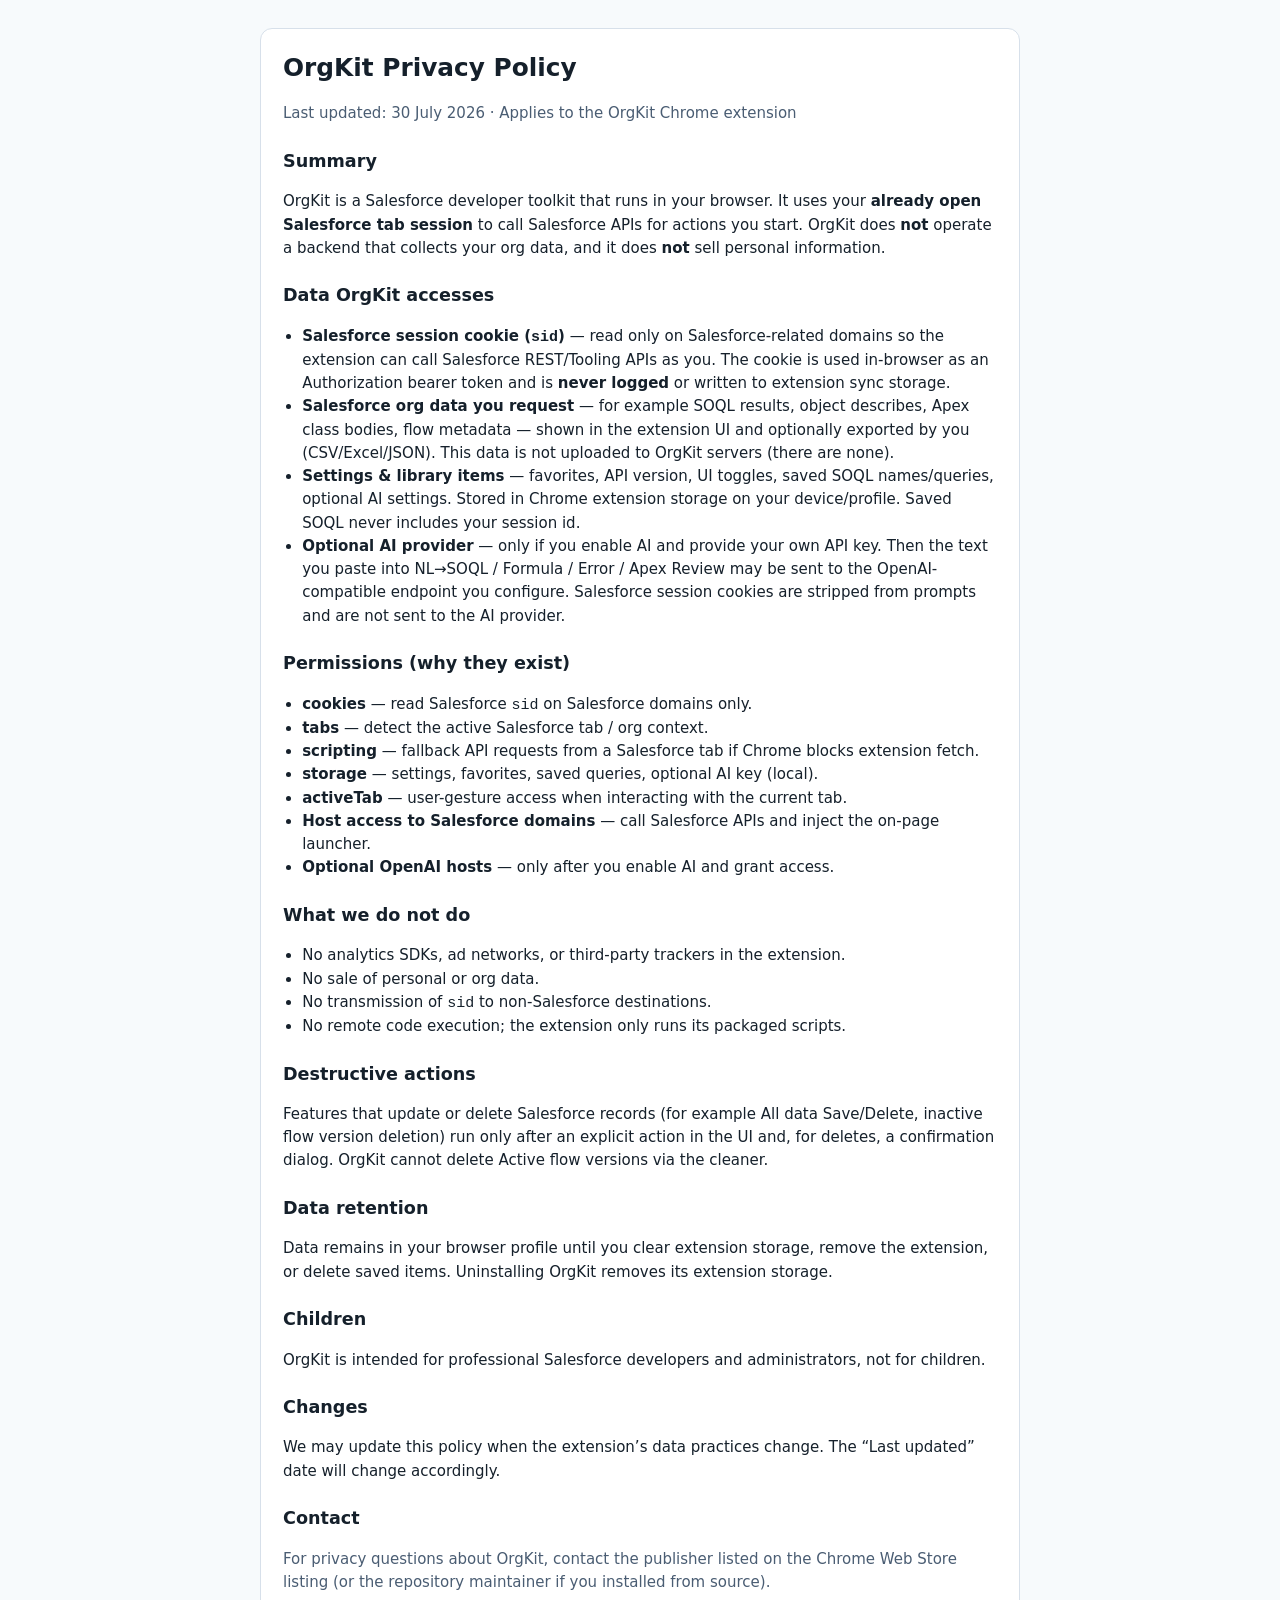
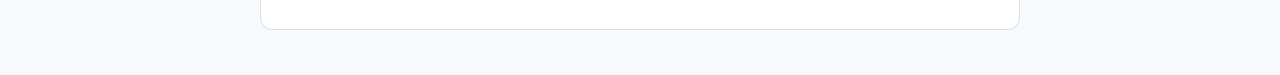
==== extension/privacy.html @ 6069641a "Prepare OrgKit 1.6.0 for Chrome Web Store review. Add privacy policy and store justifications, narro" ====
<!DOCTYPE html>
<html lang="en">
<head>
  <meta charset="UTF-8" />
  <meta name="viewport" content="width=device-width, initial-scale=1" />
  <title>OrgKit Privacy Policy</title>
  <style>
    :root {
      color-scheme: light dark;
      --text: #15202b;
      --muted: #4a5d73;
      --border: #d7e0ea;
      --bg: #f7fafc;
      --card: #ffffff;
    }
    @media (prefers-color-scheme: dark) {
      :root {
        --text: #e8eef6;
        --muted: #9bb0c7;
        --border: #2a4a6b;
        --bg: #0b1624;
        --card: #122033;
      }
    }
    body {
      margin: 0;
      font: 15px/1.55 system-ui, -apple-system, Segoe UI, sans-serif;
      color: var(--text);
      background: var(--bg);
    }
    main {
      max-width: 760px;
      margin: 0 auto;
      padding: 28px 18px 48px;
    }
    .card {
      background: var(--card);
      border: 1px solid var(--border);
      border-radius: 12px;
      padding: 20px 22px;
    }
    h1 { font-size: 1.55rem; margin: 0 0 6px; }
    h2 { font-size: 1.1rem; margin: 1.4rem 0 0.45rem; }
    p, li { color: var(--text); }
    .muted { color: var(--muted); }
    ul { padding-left: 1.2rem; }
    a { color: #1b6fd6; }
  </style>
</head>
<body>
  <main>
    <div class="card">
      <h1>OrgKit Privacy Policy</h1>
      <p class="muted">Last updated: 30 July 2026 · Applies to the OrgKit Chrome extension</p>

      <h2>Summary</h2>
      <p>
        OrgKit is a Salesforce developer toolkit that runs in your browser.
        It uses your <strong>already open Salesforce tab session</strong> to call Salesforce APIs
        for actions you start. OrgKit does <strong>not</strong> operate a backend that collects your
        org data, and it does <strong>not</strong> sell personal information.
      </p>

      <h2>Data OrgKit accesses</h2>
      <ul>
        <li>
          <strong>Salesforce session cookie (<code>sid</code>)</strong> — read only on Salesforce-related
          domains so the extension can call Salesforce REST/Tooling APIs as you. The cookie is used
          in-browser as an Authorization bearer token and is <strong>never logged</strong> or written
          to extension sync storage.
        </li>
        <li>
          <strong>Salesforce org data you request</strong> — for example SOQL results, object describes,
          Apex class bodies, flow metadata — shown in the extension UI and optionally exported by you
          (CSV/Excel/JSON). This data is not uploaded to OrgKit servers (there are none).
        </li>
        <li>
          <strong>Settings &amp; library items</strong> — favorites, API version, UI toggles, saved SOQL
          names/queries, optional AI settings. Stored in Chrome extension storage on your device/profile.
          Saved SOQL never includes your session id.
        </li>
        <li>
          <strong>Optional AI provider</strong> — only if you enable AI and provide your own API key.
          Then the text you paste into NL→SOQL / Formula / Error / Apex Review may be sent to the
          OpenAI-compatible endpoint you configure. Salesforce session cookies are stripped from prompts
          and are not sent to the AI provider.
        </li>
      </ul>

      <h2>Permissions (why they exist)</h2>
      <ul>
        <li><strong>cookies</strong> — read Salesforce <code>sid</code> on Salesforce domains only.</li>
        <li><strong>tabs</strong> — detect the active Salesforce tab / org context.</li>
        <li><strong>scripting</strong> — fallback API requests from a Salesforce tab if Chrome blocks extension fetch.</li>
        <li><strong>storage</strong> — settings, favorites, saved queries, optional AI key (local).</li>
        <li><strong>activeTab</strong> — user-gesture access when interacting with the current tab.</li>
        <li><strong>Host access to Salesforce domains</strong> — call Salesforce APIs and inject the on-page launcher.</li>
        <li><strong>Optional OpenAI hosts</strong> — only after you enable AI and grant access.</li>
      </ul>

      <h2>What we do not do</h2>
      <ul>
        <li>No analytics SDKs, ad networks, or third-party trackers in the extension.</li>
        <li>No sale of personal or org data.</li>
        <li>No transmission of <code>sid</code> to non-Salesforce destinations.</li>
        <li>No remote code execution; the extension only runs its packaged scripts.</li>
      </ul>

      <h2>Destructive actions</h2>
      <p>
        Features that update or delete Salesforce records (for example All data Save/Delete, inactive
        flow version deletion) run only after an explicit action in the UI and, for deletes, a confirmation
        dialog. OrgKit cannot delete Active flow versions via the cleaner.
      </p>

      <h2>Data retention</h2>
      <p>
        Data remains in your browser profile until you clear extension storage, remove the extension,
        or delete saved items. Uninstalling OrgKit removes its extension storage.
      </p>

      <h2>Children</h2>
      <p>OrgKit is intended for professional Salesforce developers and administrators, not for children.</p>

      <h2>Changes</h2>
      <p>We may update this policy when the extension’s data practices change. The “Last updated” date will change accordingly.</p>

      <h2>Contact</h2>
      <p class="muted">
        For privacy questions about OrgKit, contact the publisher listed on the Chrome Web Store listing
        (or the repository maintainer if you installed from source).
      </p>
    </div>
  </main>
</body>
</html>
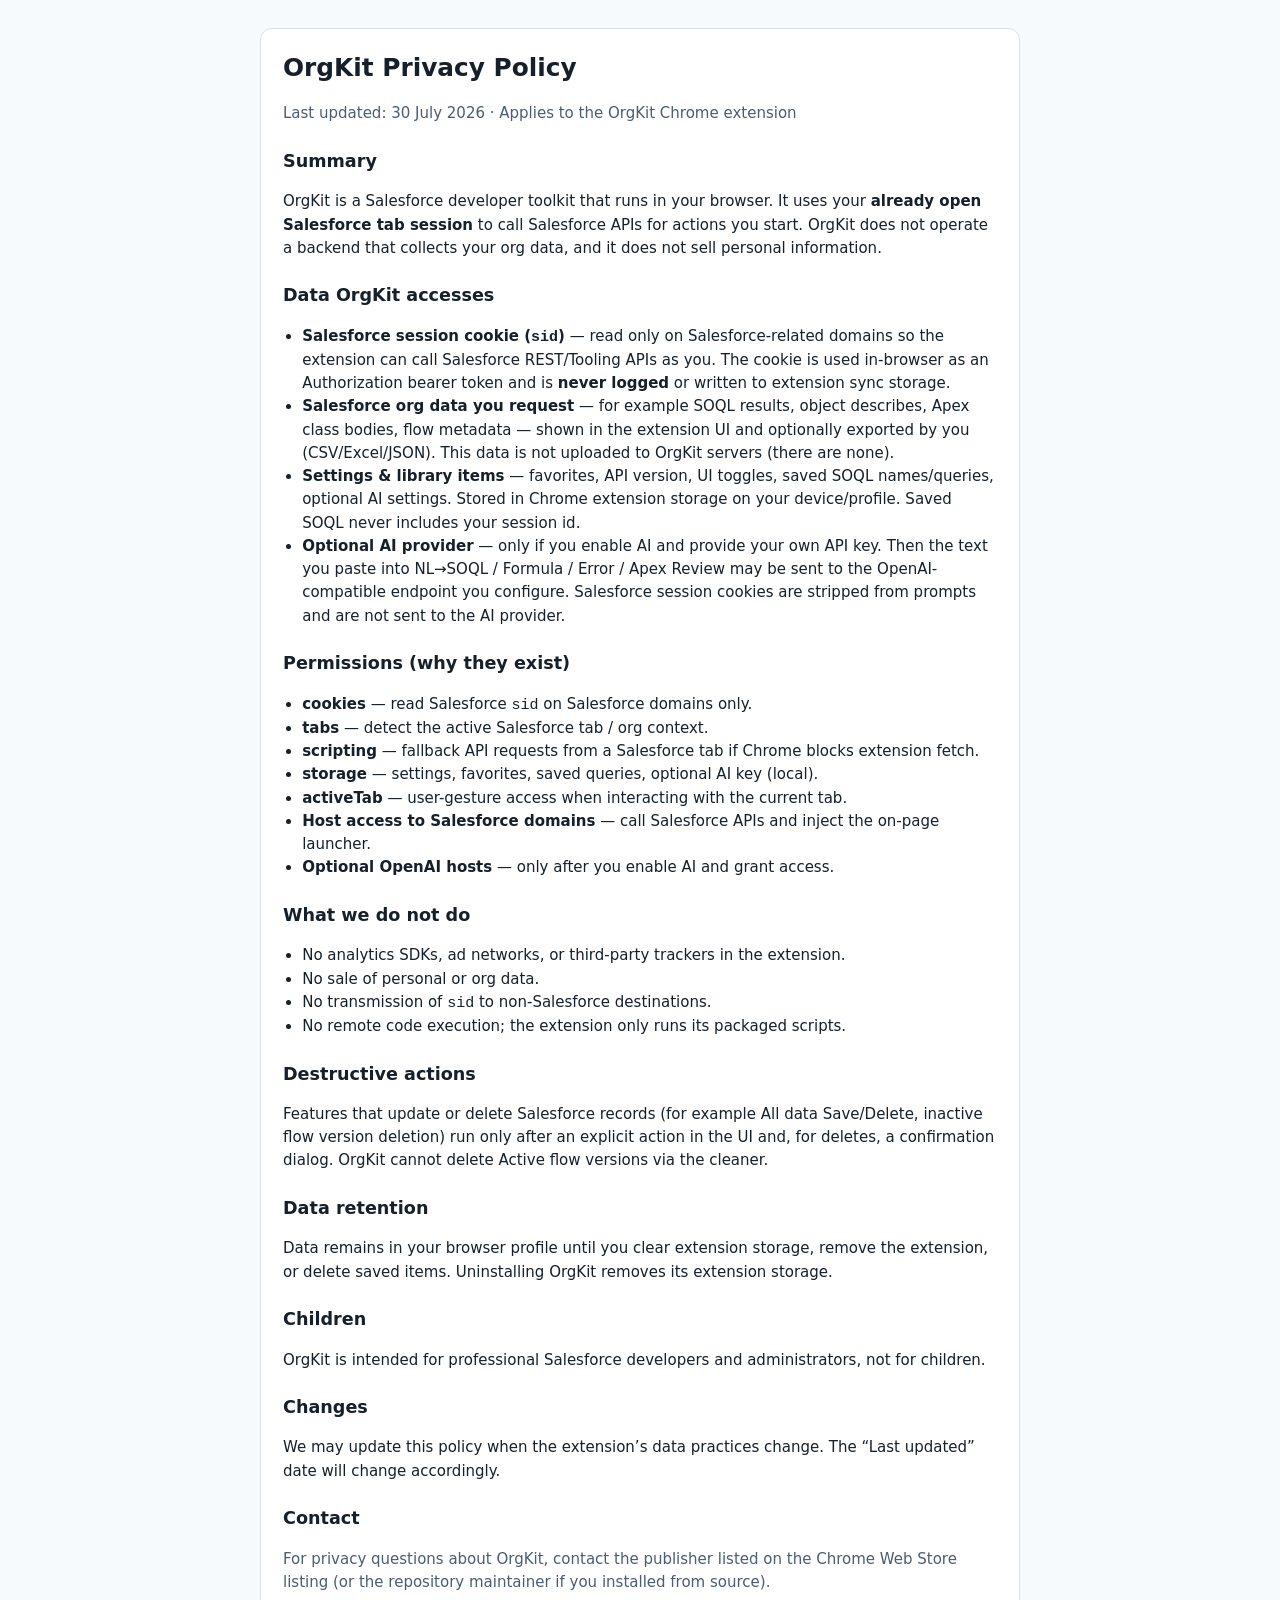
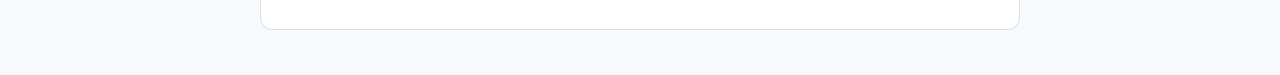
==== commit cc4b8a35: "Tighten CWS privacy wording and activeTab justification. Keep submission pack aligned with the valid" ====
--- a/extension/privacy.html
+++ b/extension/privacy.html
@@ -57,8 +57,8 @@
       <p>
         OrgKit is a Salesforce developer toolkit that runs in your browser.
         It uses your <strong>already open Salesforce tab session</strong> to call Salesforce APIs
-        for actions you start. OrgKit does <strong>not</strong> operate a backend that collects your
-        org data, and it does <strong>not</strong> sell personal information.
+        for actions you start. OrgKit does not operate a backend that collects your
+        org data, and it does not sell personal information.
       </p>
 
       <h2>Data OrgKit accesses</h2>
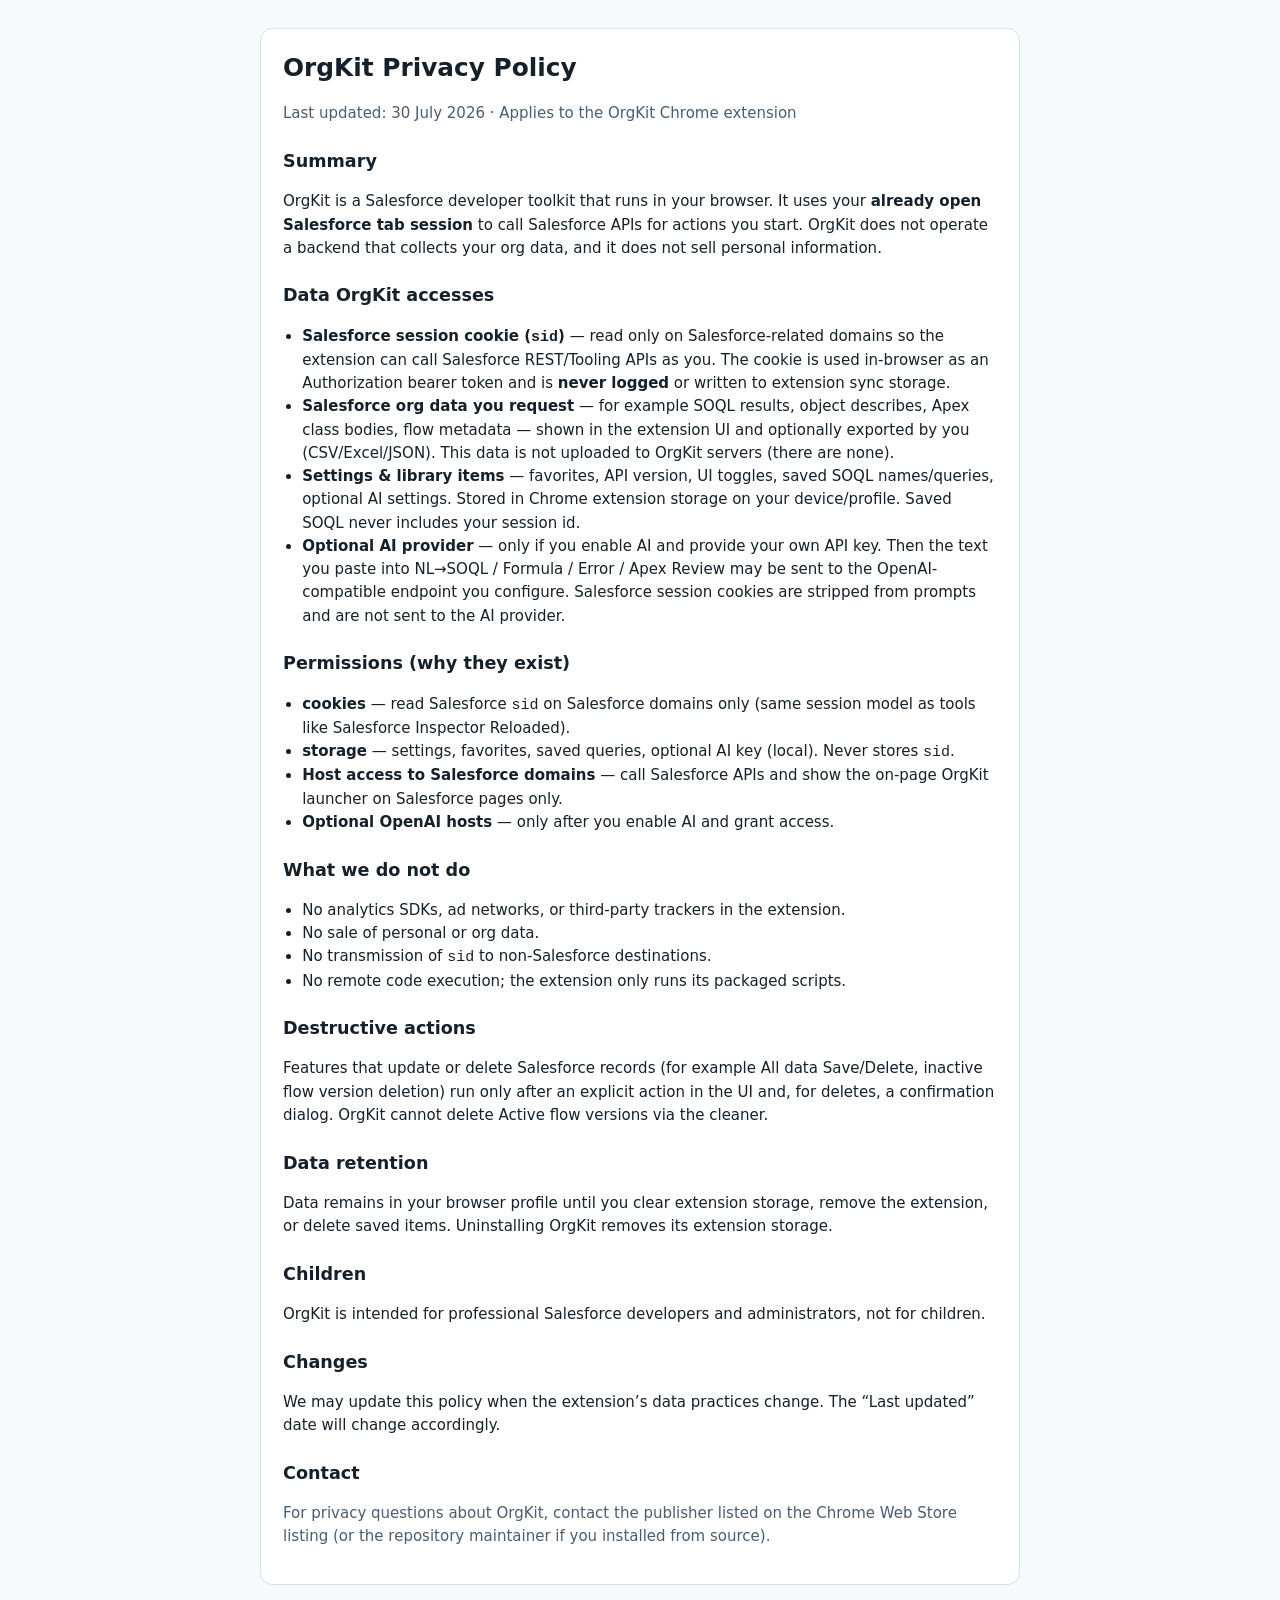
==== commit 6b4b52e6: "Lean OrgKit permissions to Inspector-aligned cookies + storage. Remove tabs/activeTab/scripting requ" ====
--- a/extension/privacy.html
+++ b/extension/privacy.html
@@ -89,12 +89,9 @@
 
       <h2>Permissions (why they exist)</h2>
       <ul>
-        <li><strong>cookies</strong> — read Salesforce <code>sid</code> on Salesforce domains only.</li>
-        <li><strong>tabs</strong> — detect the active Salesforce tab / org context.</li>
-        <li><strong>scripting</strong> — fallback API requests from a Salesforce tab if Chrome blocks extension fetch.</li>
-        <li><strong>storage</strong> — settings, favorites, saved queries, optional AI key (local).</li>
-        <li><strong>activeTab</strong> — user-gesture access when interacting with the current tab.</li>
-        <li><strong>Host access to Salesforce domains</strong> — call Salesforce APIs and inject the on-page launcher.</li>
+        <li><strong>cookies</strong> — read Salesforce <code>sid</code> on Salesforce domains only (same session model as tools like Salesforce Inspector Reloaded).</li>
+        <li><strong>storage</strong> — settings, favorites, saved queries, optional AI key (local). Never stores <code>sid</code>.</li>
+        <li><strong>Host access to Salesforce domains</strong> — call Salesforce APIs and show the on-page OrgKit launcher on Salesforce pages only.</li>
         <li><strong>Optional OpenAI hosts</strong> — only after you enable AI and grant access.</li>
       </ul>
 
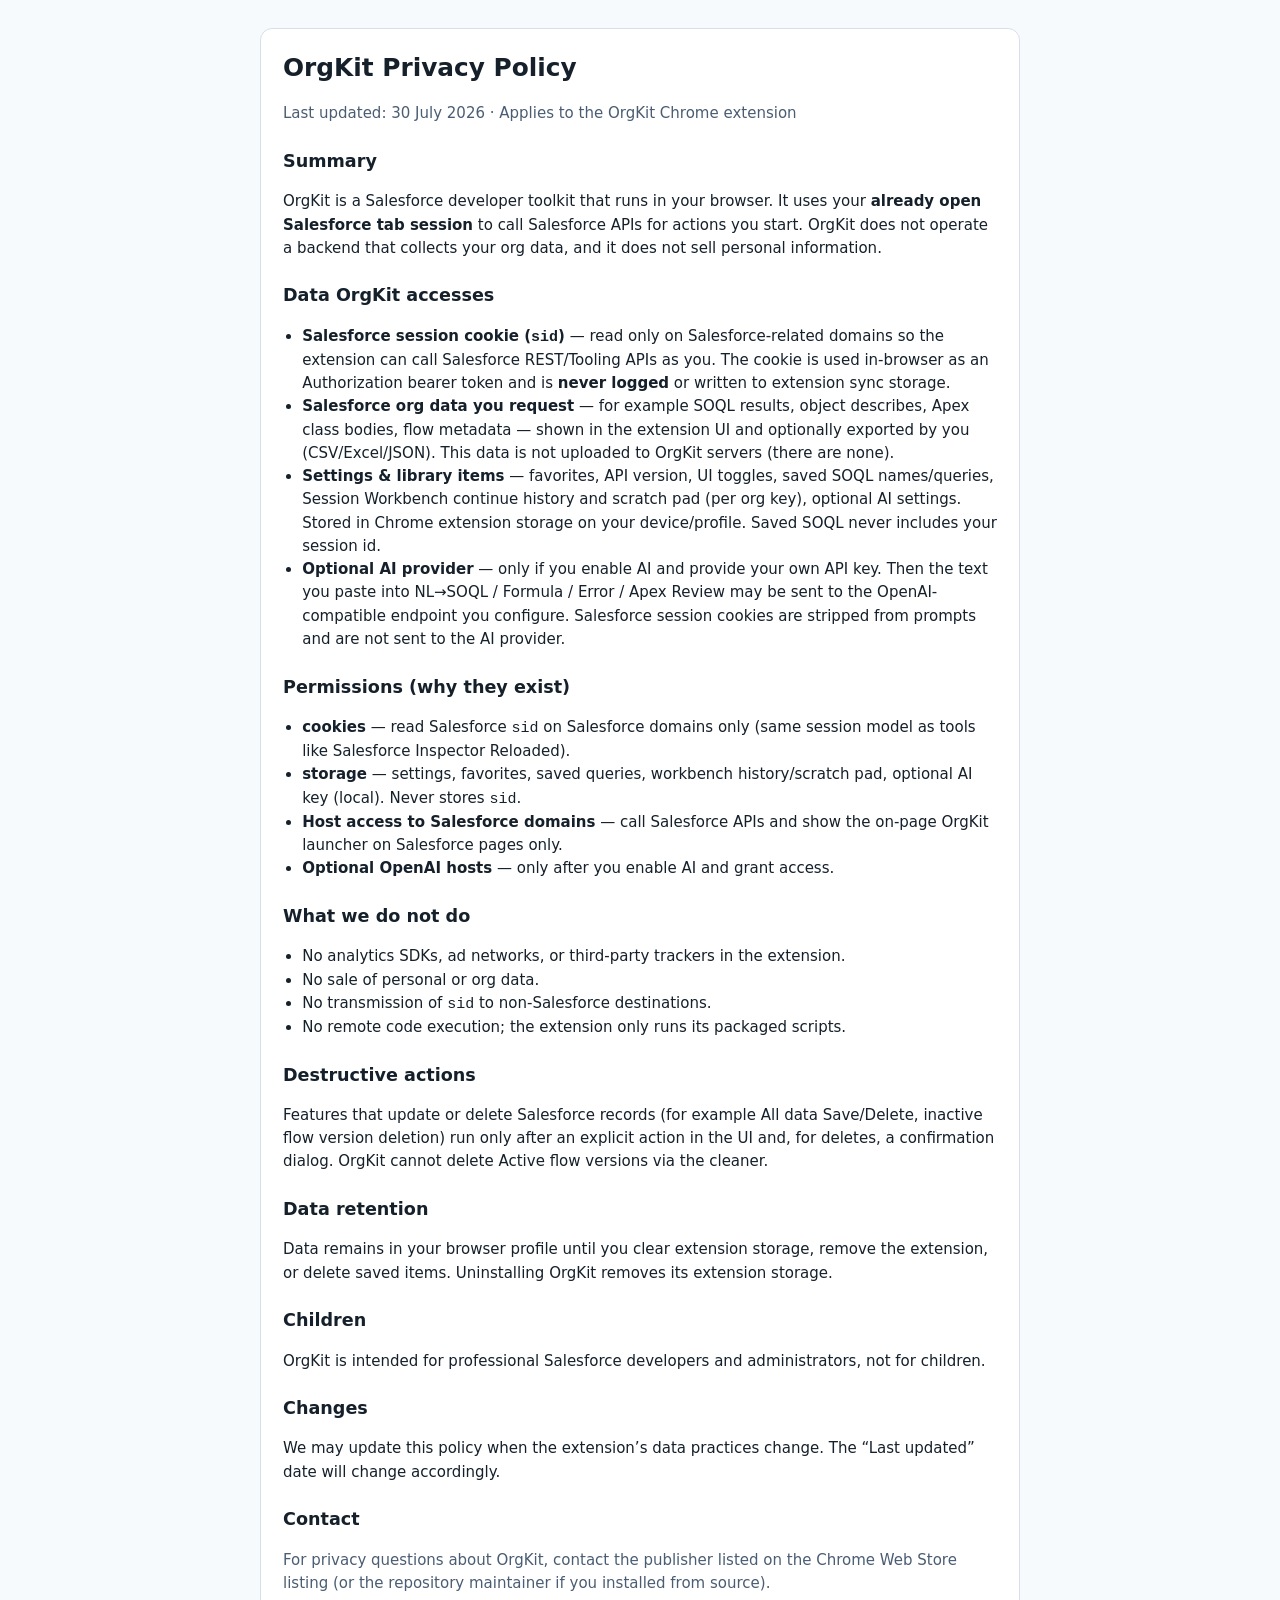
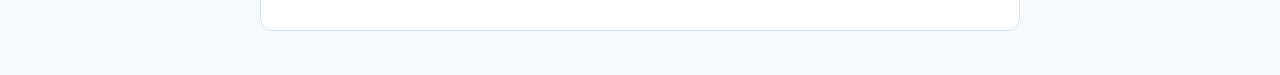
==== commit 5693ebf9: "Note Session Workbench local history in privacy policy Co-authored-by: rajeevketha <rajeevketha@user" ====
--- a/extension/privacy.html
+++ b/extension/privacy.html
@@ -76,7 +76,8 @@
         </li>
         <li>
           <strong>Settings &amp; library items</strong> — favorites, API version, UI toggles, saved SOQL
-          names/queries, optional AI settings. Stored in Chrome extension storage on your device/profile.
+          names/queries, Session Workbench continue history and scratch pad (per org key), optional AI settings.
+          Stored in Chrome extension storage on your device/profile.
           Saved SOQL never includes your session id.
         </li>
         <li>
@@ -90,7 +91,7 @@
       <h2>Permissions (why they exist)</h2>
       <ul>
         <li><strong>cookies</strong> — read Salesforce <code>sid</code> on Salesforce domains only (same session model as tools like Salesforce Inspector Reloaded).</li>
-        <li><strong>storage</strong> — settings, favorites, saved queries, optional AI key (local). Never stores <code>sid</code>.</li>
+        <li><strong>storage</strong> — settings, favorites, saved queries, workbench history/scratch pad, optional AI key (local). Never stores <code>sid</code>.</li>
         <li><strong>Host access to Salesforce domains</strong> — call Salesforce APIs and show the on-page OrgKit launcher on Salesforce pages only.</li>
         <li><strong>Optional OpenAI hosts</strong> — only after you enable AI and grant access.</li>
       </ul>
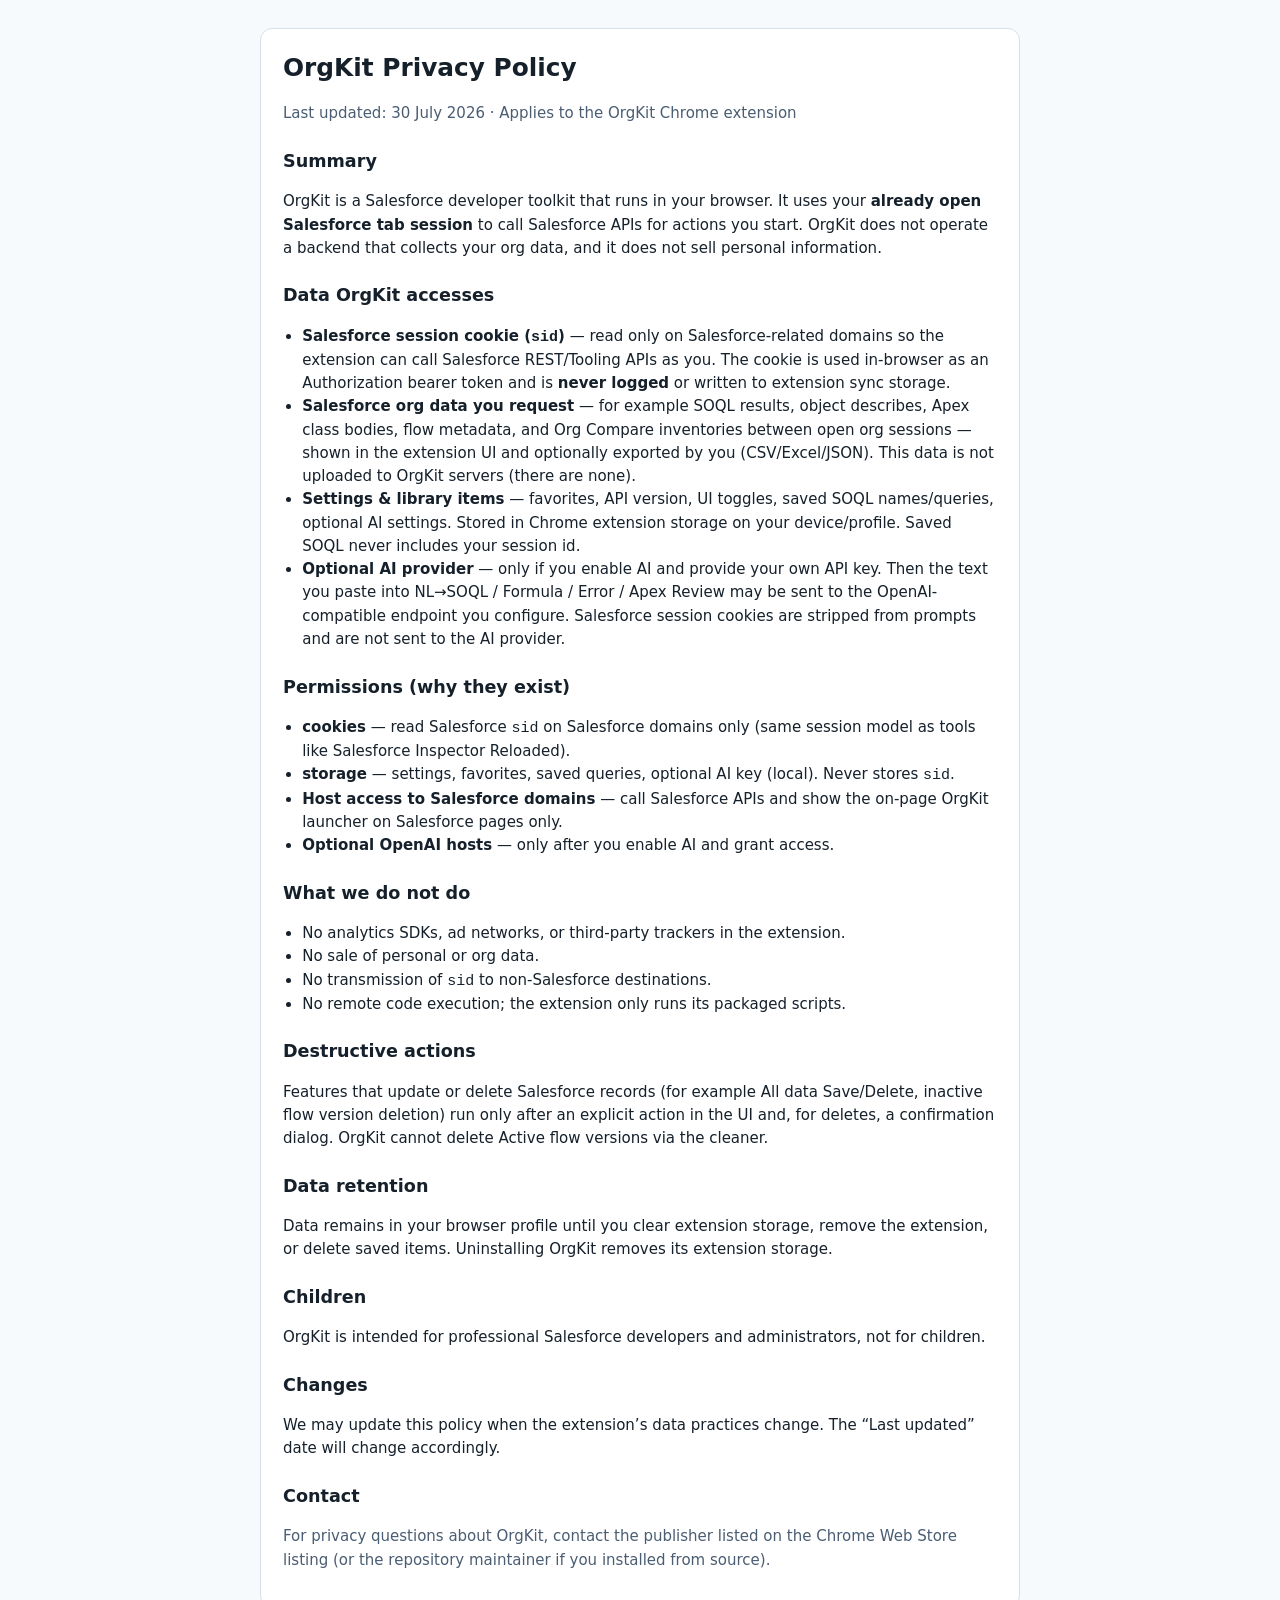
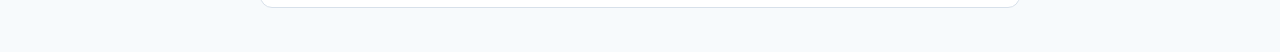
==== commit 370a7363: "Add OrgKit Org Compare for dual-org object/field drift (1.8.0). Compare custom object and field inve" ====
--- a/extension/privacy.html
+++ b/extension/privacy.html
@@ -71,13 +71,13 @@
         </li>
         <li>
           <strong>Salesforce org data you request</strong> — for example SOQL results, object describes,
-          Apex class bodies, flow metadata — shown in the extension UI and optionally exported by you
-          (CSV/Excel/JSON). This data is not uploaded to OrgKit servers (there are none).
+          Apex class bodies, flow metadata, and Org Compare inventories between open org sessions —
+          shown in the extension UI and optionally exported by you (CSV/Excel/JSON). This data is not
+          uploaded to OrgKit servers (there are none).
         </li>
         <li>
           <strong>Settings &amp; library items</strong> — favorites, API version, UI toggles, saved SOQL
-          names/queries, Session Workbench continue history and scratch pad (per org key), optional AI settings.
-          Stored in Chrome extension storage on your device/profile.
+          names/queries, optional AI settings. Stored in Chrome extension storage on your device/profile.
           Saved SOQL never includes your session id.
         </li>
         <li>
@@ -91,7 +91,7 @@
       <h2>Permissions (why they exist)</h2>
       <ul>
         <li><strong>cookies</strong> — read Salesforce <code>sid</code> on Salesforce domains only (same session model as tools like Salesforce Inspector Reloaded).</li>
-        <li><strong>storage</strong> — settings, favorites, saved queries, workbench history/scratch pad, optional AI key (local). Never stores <code>sid</code>.</li>
+        <li><strong>storage</strong> — settings, favorites, saved queries, optional AI key (local). Never stores <code>sid</code>.</li>
         <li><strong>Host access to Salesforce domains</strong> — call Salesforce APIs and show the on-page OrgKit launcher on Salesforce pages only.</li>
         <li><strong>Optional OpenAI hosts</strong> — only after you enable AI and grant access.</li>
       </ul>
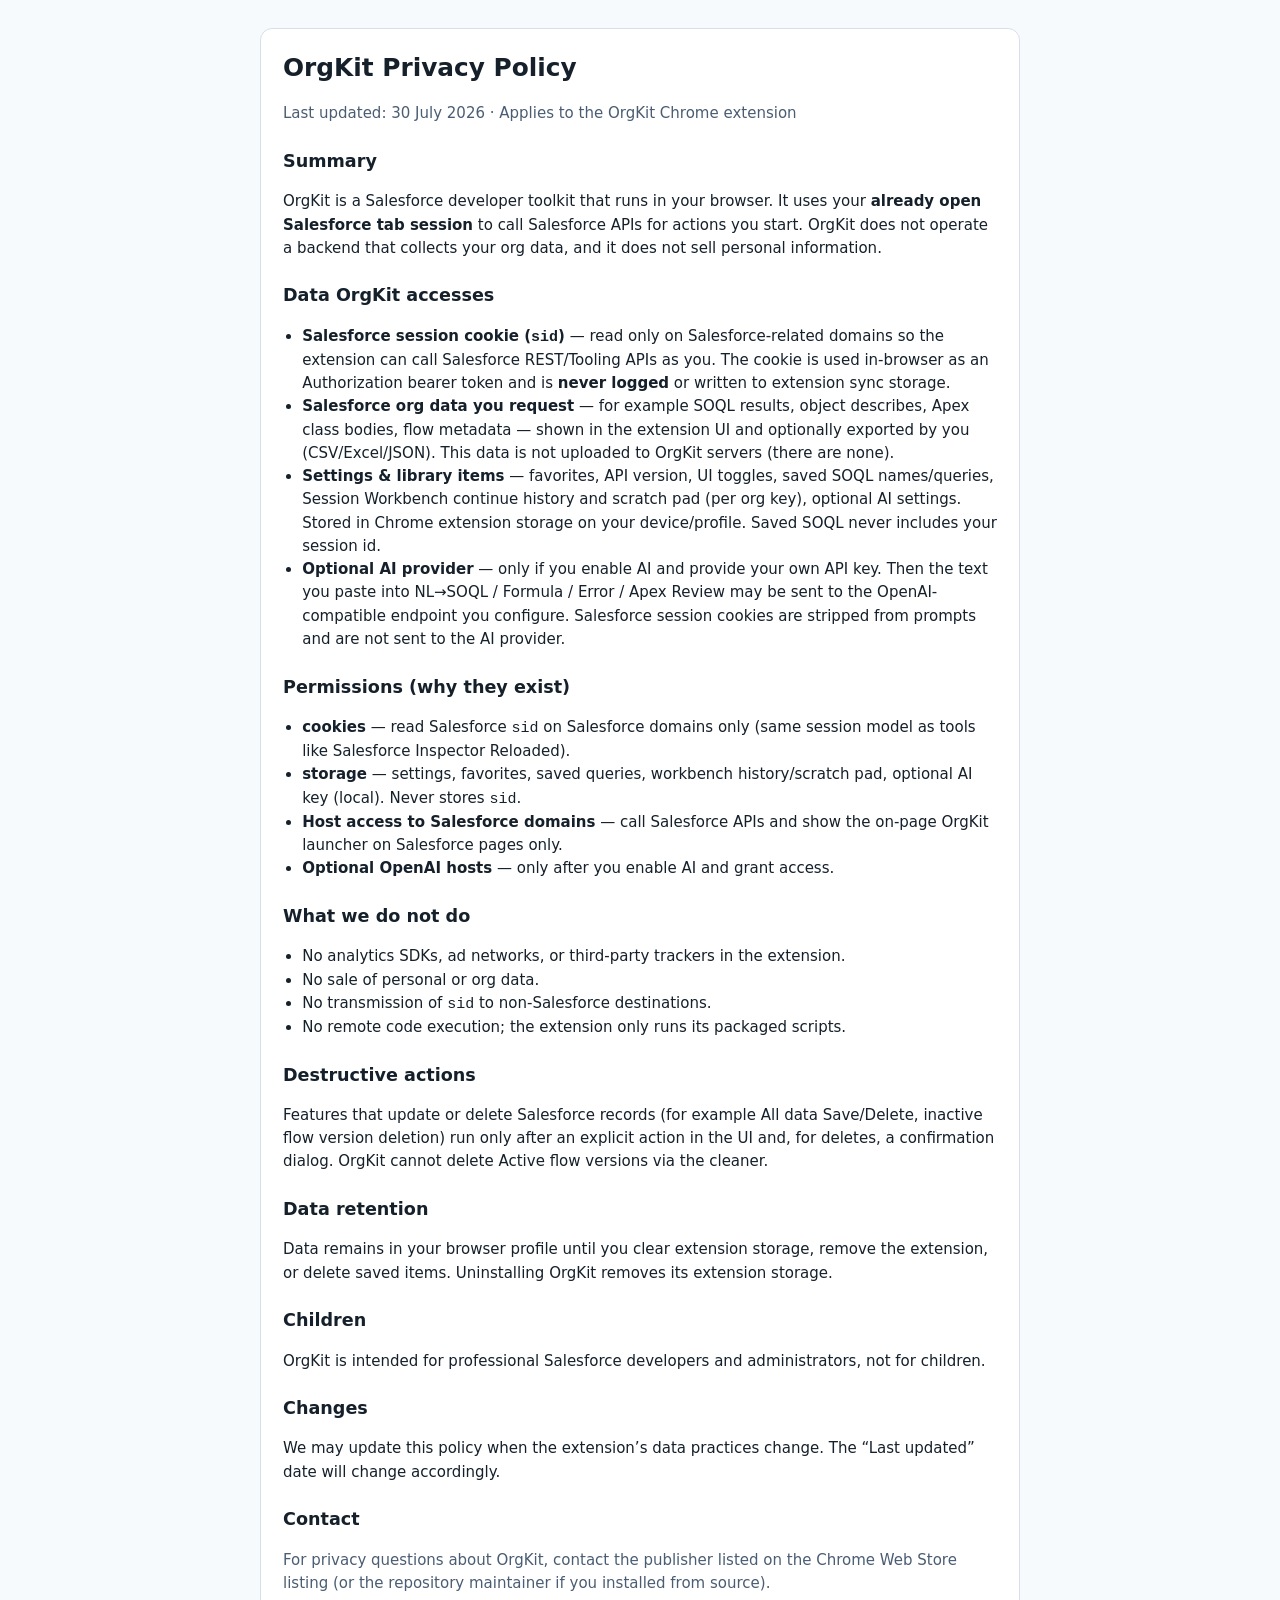
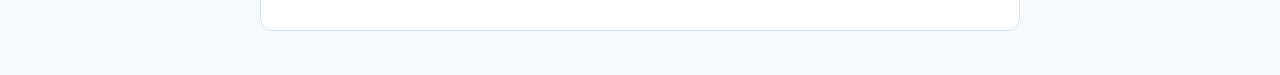
==== commit da604847: "Merge 6afc85a0d6227c11261603f8ce4b7f8d186a1a9b into d1992feb10683f2f7777432042c6ee4859605baf" ====
--- a/extension/privacy.html
+++ b/extension/privacy.html
@@ -71,13 +71,13 @@
         </li>
         <li>
           <strong>Salesforce org data you request</strong> — for example SOQL results, object describes,
-          Apex class bodies, flow metadata, and Org Compare inventories between open org sessions —
-          shown in the extension UI and optionally exported by you (CSV/Excel/JSON). This data is not
-          uploaded to OrgKit servers (there are none).
+          Apex class bodies, flow metadata — shown in the extension UI and optionally exported by you
+          (CSV/Excel/JSON). This data is not uploaded to OrgKit servers (there are none).
         </li>
         <li>
           <strong>Settings &amp; library items</strong> — favorites, API version, UI toggles, saved SOQL
-          names/queries, optional AI settings. Stored in Chrome extension storage on your device/profile.
+          names/queries, Session Workbench continue history and scratch pad (per org key), optional AI settings.
+          Stored in Chrome extension storage on your device/profile.
           Saved SOQL never includes your session id.
         </li>
         <li>
@@ -91,7 +91,7 @@
       <h2>Permissions (why they exist)</h2>
       <ul>
         <li><strong>cookies</strong> — read Salesforce <code>sid</code> on Salesforce domains only (same session model as tools like Salesforce Inspector Reloaded).</li>
-        <li><strong>storage</strong> — settings, favorites, saved queries, optional AI key (local). Never stores <code>sid</code>.</li>
+        <li><strong>storage</strong> — settings, favorites, saved queries, workbench history/scratch pad, optional AI key (local). Never stores <code>sid</code>.</li>
         <li><strong>Host access to Salesforce domains</strong> — call Salesforce APIs and show the on-page OrgKit launcher on Salesforce pages only.</li>
         <li><strong>Optional OpenAI hosts</strong> — only after you enable AI and grant access.</li>
       </ul>
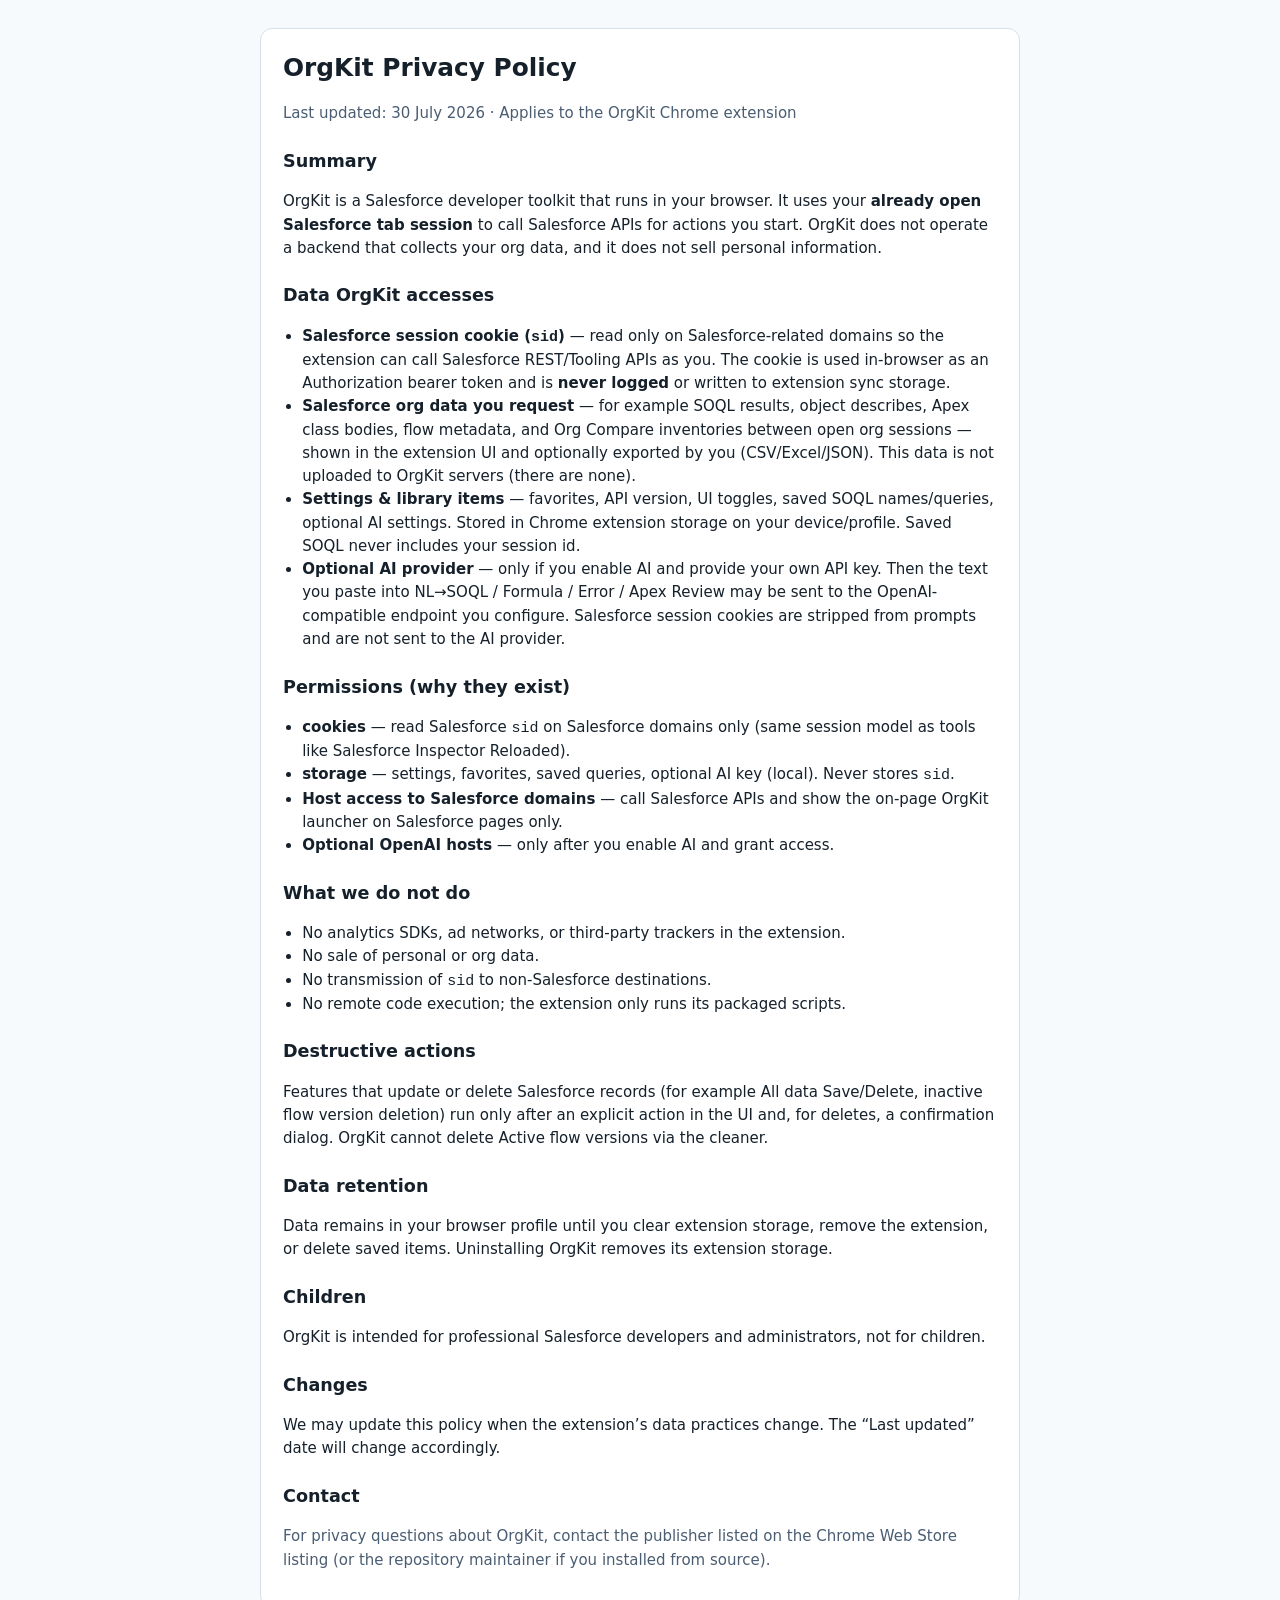
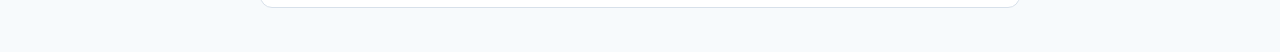
==== commit baf4c201: "Merge 91b9ccab565d26bd639c565160d18450fbec2fd0 into d1992feb10683f2f7777432042c6ee4859605baf" ====
--- a/extension/privacy.html
+++ b/extension/privacy.html
@@ -71,13 +71,13 @@
         </li>
         <li>
           <strong>Salesforce org data you request</strong> — for example SOQL results, object describes,
-          Apex class bodies, flow metadata — shown in the extension UI and optionally exported by you
-          (CSV/Excel/JSON). This data is not uploaded to OrgKit servers (there are none).
+          Apex class bodies, flow metadata, and Org Compare inventories between open org sessions —
+          shown in the extension UI and optionally exported by you (CSV/Excel/JSON). This data is not
+          uploaded to OrgKit servers (there are none).
         </li>
         <li>
           <strong>Settings &amp; library items</strong> — favorites, API version, UI toggles, saved SOQL
-          names/queries, Session Workbench continue history and scratch pad (per org key), optional AI settings.
-          Stored in Chrome extension storage on your device/profile.
+          names/queries, optional AI settings. Stored in Chrome extension storage on your device/profile.
           Saved SOQL never includes your session id.
         </li>
         <li>
@@ -91,7 +91,7 @@
       <h2>Permissions (why they exist)</h2>
       <ul>
         <li><strong>cookies</strong> — read Salesforce <code>sid</code> on Salesforce domains only (same session model as tools like Salesforce Inspector Reloaded).</li>
-        <li><strong>storage</strong> — settings, favorites, saved queries, workbench history/scratch pad, optional AI key (local). Never stores <code>sid</code>.</li>
+        <li><strong>storage</strong> — settings, favorites, saved queries, optional AI key (local). Never stores <code>sid</code>.</li>
         <li><strong>Host access to Salesforce domains</strong> — call Salesforce APIs and show the on-page OrgKit launcher on Salesforce pages only.</li>
         <li><strong>Optional OpenAI hosts</strong> — only after you enable AI and grant access.</li>
       </ul>
